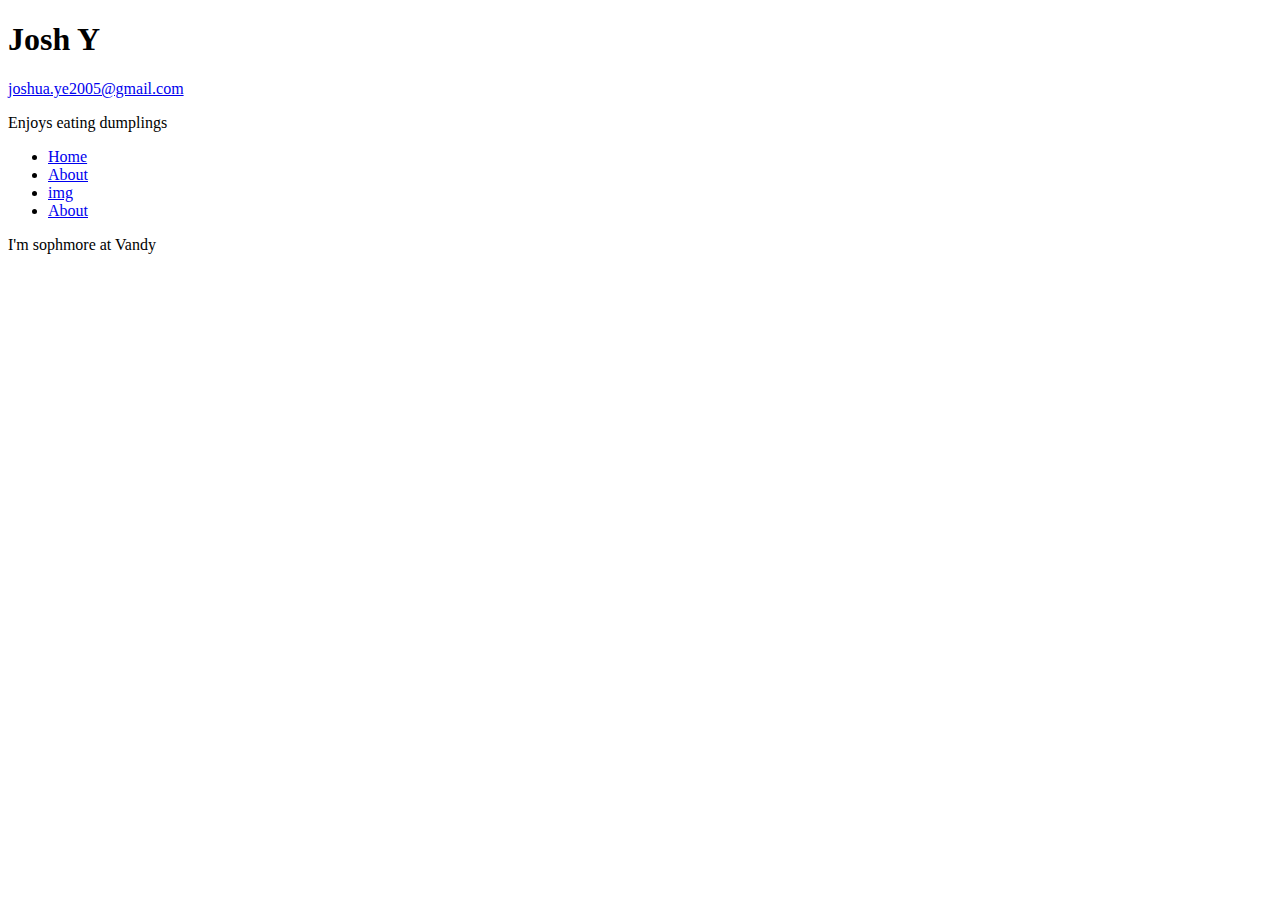
==== about.html @ 4261d20f "Add files via upload" ====
<!doctype html>
<html lang="en">
  <head>
    <!-- Required meta tags -->
    <meta charset="utf-8">
    <meta name="viewport" content="width=device-width, initial-scale=1">

    <!-- Bootstrap CSS -->
    <link href="https://cdn.jsdelivr.net/npm/bootstrap@5.0.2/dist/css/bootstrap.min.css" rel="stylesheet" integrity="sha384-EVSTQN3/azprG1Anm3QDgpJLIm9Nao0Yz1ztcQTwFspd3yD65VohhpuuCOmLASjC" crossorigin="anonymous">
    <link href="styles.css" rel="stylesheet">

    <title>portfolio</title>
  </head>

  
  <body style="overflow-y: scroll">
    <div class="container mt-5">
        <h1>Josh Y</h1>

        <a href="mailto: joshua.ye2005@gmail.com" type="button" class="btn btn-outline-primary">
            joshua.ye2005@gmail.com
        </a>

        <p class="lead">
            Enjoys eating dumplings
        </p>
    </div>

    <nav class="container">
        <ul class="nav nav-pills">
            <li class="nav-item">
                <a href="/index.html" class="nav-link active">Home</a>
            </li>
            <li class ="nav-item">
                <a href="/about.html" class="nav-link">About</a>
            </li>
            <li class ="nav-item">
                <a href="DJI_0038.jpg" class="nav-link">img</a>
            </li>
            <li class ="nav-item">
                <a href="/DJI_0038.jpg" class="nav-link">About</a>
            </li>
        </ul>
    </nav>

    <div class="container my-5">
        <p>I'm sophmore at Vandy</p>
    </div>


    <!-- Optional JavaScript; choose one of the two! -->

    <!-- Option 1: Bootstrap Bundle with Popper -->
    <script src="https://cdn.jsdelivr.net/npm/bootstrap@5.0.2/dist/js/bootstrap.bundle.min.js" integrity="sha384-MrcW6ZMFYlzcLA8Nl+NtUVF0sA7MsXsP1UyJoMp4YLEuNSfAP+JcXn/tWtIaxVXM" crossorigin="anonymous"></script>

    <!-- Option 2: Separate Popper and Bootstrap JS -->
    <!--
    <script src="https://cdn.jsdelivr.net/npm/@popperjs/core@2.9.2/dist/umd/popper.min.js" integrity="sha384-IQsoLXl5PILFhosVNubq5LC7Qb9DXgDA9i+tQ8Zj3iwWAwPtgFTxbJ8NT4GN1R8p" crossorigin="anonymous"></script>
    <script src="https://cdn.jsdelivr.net/npm/bootstrap@5.0.2/dist/js/bootstrap.min.js" integrity="sha384-cVKIPhGWiC2Al4u+LWgxfKTRIcfu0JTxR+EQDz/bgldoEyl4H0zUF0QKbrJ0EcQF" crossorigin="anonymous"></script>
    -->
  </body>
</html>
---- styles.css ----
body {
    /* border: 5px solid powderblue;
    border-radius:10px;
    padding: 30px;
    margin: 70px; */

    /* background-repeat: no-repeat;
    background-size: cover;
    background-image: url('https://media0.giphy.com/media/nn2kmb1lRtpkY/200w.gif');
    background-attachment: fixed; */
    background: url('DJI_0038.jpg') no-repeat center center fixed;
    background-size: cover;
    overflow: hidden;



}
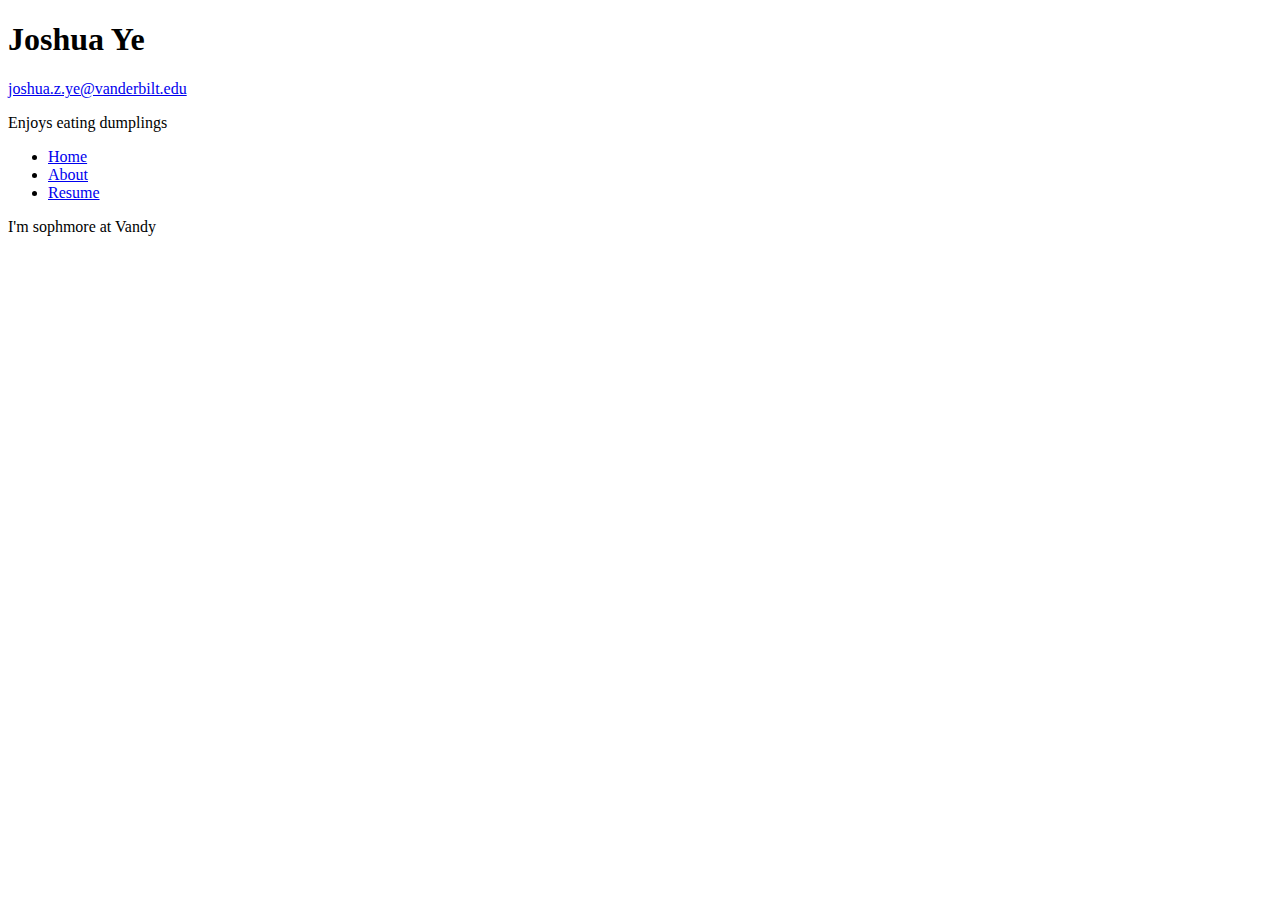
==== commit d900775e: "update" ====
--- a/about.html
+++ b/about.html
@@ -15,30 +15,30 @@
   
   <body style="overflow-y: scroll">
     <div class="container mt-5">
-        <h1>Josh Y</h1>
+        <h1>Joshua Ye</h1>
 
-        <a href="mailto: joshua.ye2005@gmail.com" type="button" class="btn btn-outline-primary">
-            joshua.ye2005@gmail.com
-        </a>
+        <p>
+            <a href="mailto: joshua.z.ye@vanderbilt.edu" type="button" class="btn btn-outline-primary">
+                joshua.z.ye@vanderbilt.edu
+            </a>
+        </p>
 
         <p class="lead">
             Enjoys eating dumplings
         </p>
     </div>
 
+
     <nav class="container">
         <ul class="nav nav-pills">
             <li class="nav-item">
-                <a href="/index.html" class="nav-link active">Home</a>
+                <a href="index.html" class="nav-link active">Home</a>
             </li>
             <li class ="nav-item">
-                <a href="/about.html" class="nav-link">About</a>
+                <a href="about.html" class="nav-link">About</a>
             </li>
             <li class ="nav-item">
-                <a href="DJI_0038.jpg" class="nav-link">img</a>
-            </li>
-            <li class ="nav-item">
-                <a href="/DJI_0038.jpg" class="nav-link">About</a>
+                <a href="Joshua Ye - resume (college).pdf" class="nav-link">Resume</a>
             </li>
         </ul>
     </nav>
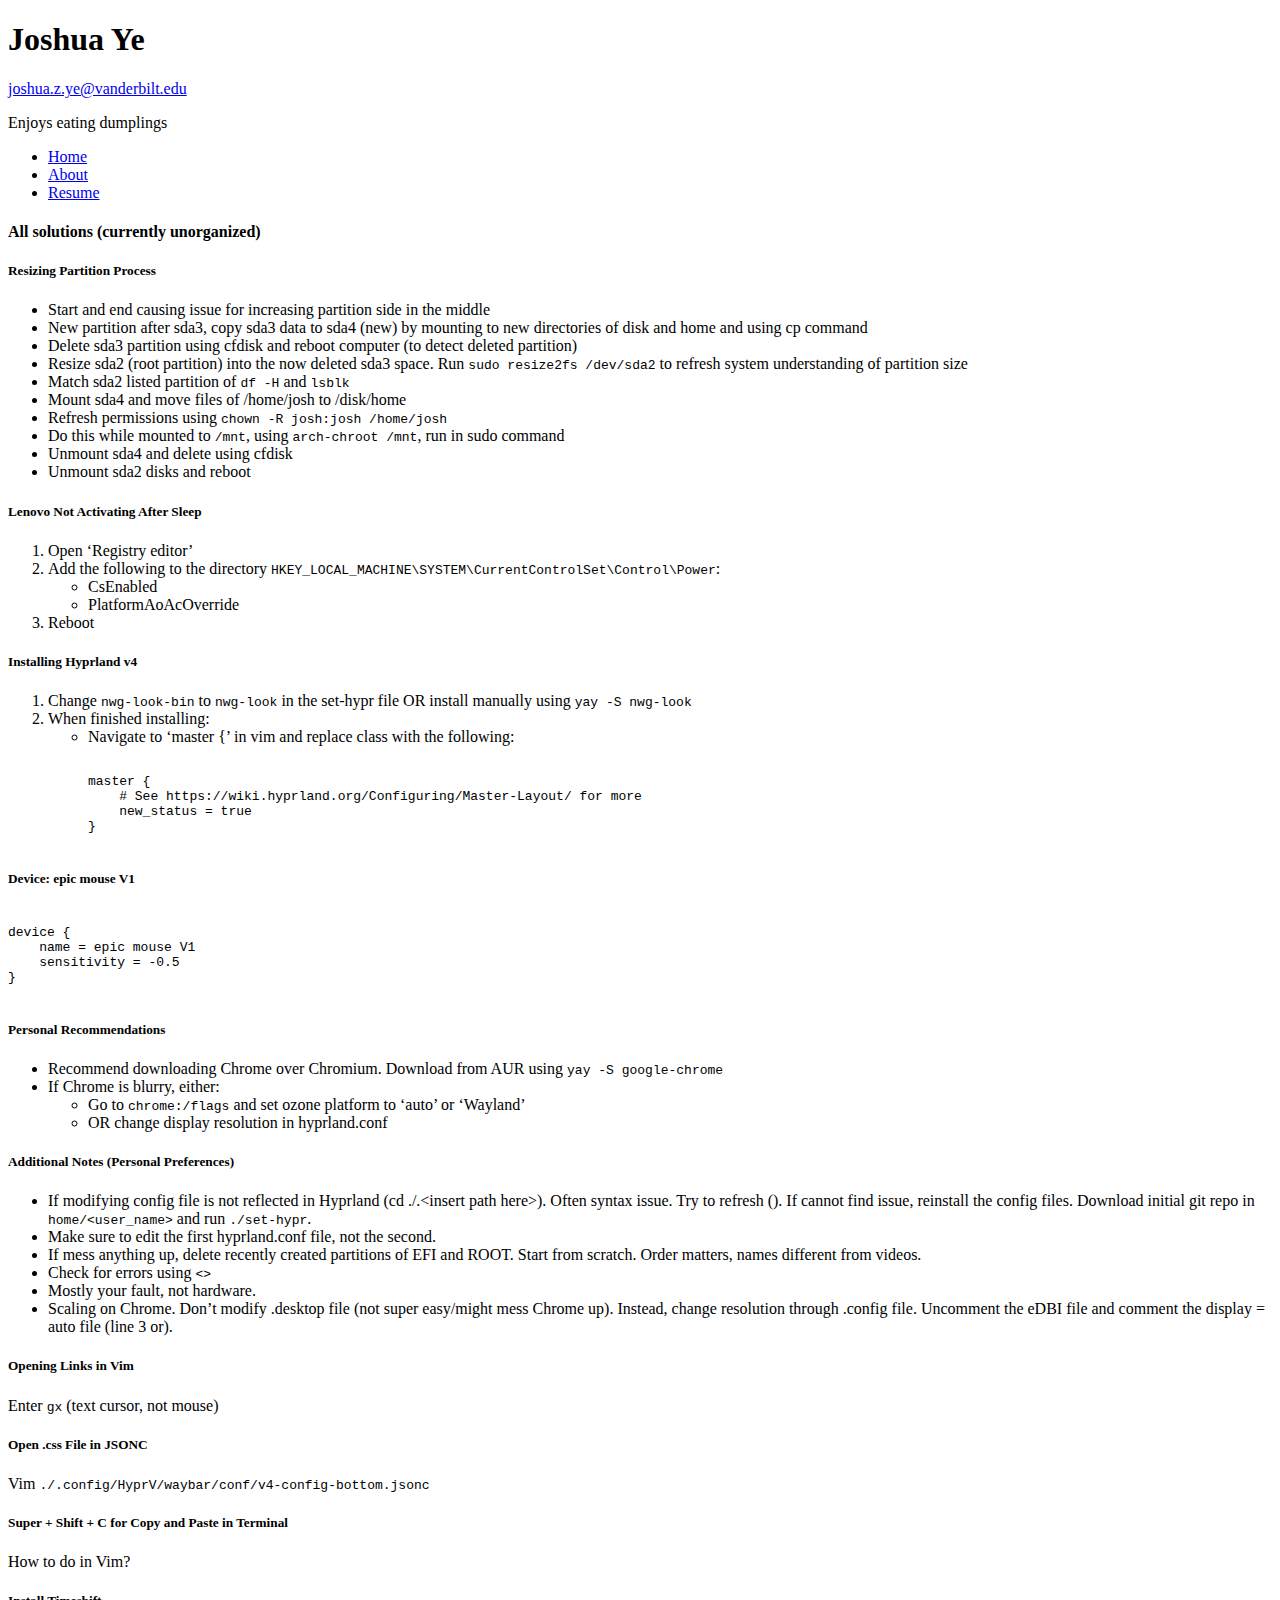
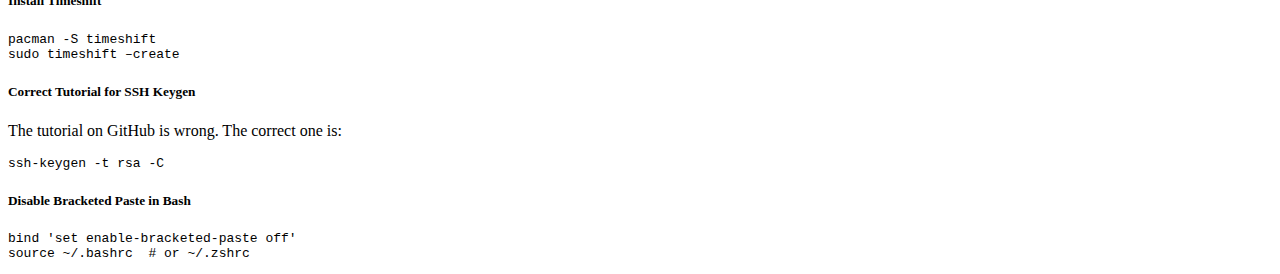
==== commit b272ada3: "update" ====
--- a/about.html
+++ b/about.html
@@ -43,8 +43,104 @@
         </ul>
     </nav>
 
-    <div class="container my-5">
-        <p>I'm sophmore at Vandy</p>
+    <div class="container mt-5">
+        <div class="row">
+            <div class="col">
+                <h4 class="mb-3">All solutions (currently unorganized)</h4>
+                <div class="card">
+                    <div class="card-body">
+                        <h5>Resizing Partition Process</h5>
+                        <ul>
+                            <li>Start and end causing issue for increasing partition side in the middle</li>
+                            <li>New partition after sda3, copy sda3 data to sda4 (new) by mounting to new directories of disk and home and using cp command</li>
+                            <li>Delete sda3 partition using cfdisk and reboot computer (to detect deleted partition)</li>
+                            <li>Resize sda2 (root partition) into the now deleted sda3 space. Run <code>sudo resize2fs /dev/sda2</code> to refresh system understanding of partition size</li>
+                            <li>Match sda2 listed partition of <code>df -H</code> and <code>lsblk</code></li>
+                            <li>Mount sda4 and move files of /home/josh to /disk/home</li>
+                            <li>Refresh permissions using <code>chown -R josh:josh /home/josh</code></li>
+                            <li>Do this while mounted to <code>/mnt</code>, using <code>arch-chroot /mnt</code>, run in sudo command</li>
+                            <li>Unmount sda4 and delete using cfdisk</li>
+                            <li>Unmount sda2 disks and reboot</li>
+                        </ul>
+
+                        <h5>Lenovo Not Activating After Sleep</h5>
+                        <ol>
+                            <li>Open ‘Registry editor’</li>
+                            <li>Add the following to the directory <code>HKEY_LOCAL_MACHINE\SYSTEM\CurrentControlSet\Control\Power</code>:</li>
+                            <ul>
+                                <li>CsEnabled</li>
+                                <li>PlatformAoAcOverride</li>
+                            </ul>
+                            <li>Reboot</li>
+                        </ol>
+
+                        <h5>Installing Hyprland v4</h5>
+                        <ol>
+                            <li>Change <code>nwg-look-bin</code> to <code>nwg-look</code> in the set-hypr file OR install manually using <code>yay -S nwg-look</code></li>
+                            <li>When finished installing:</li>
+                            <ul>
+                                <li>Navigate to ‘master {’ in vim and replace class with the following:</li>
+                                <pre><code>
+master {
+    # See https://wiki.hyprland.org/Configuring/Master-Layout/ for more
+    new_status = true
+}
+                                </code></pre>
+                            </ul>
+                        </ol>
+
+                        <h5>Device: epic mouse V1</h5>
+                        <pre><code>
+device {
+    name = epic mouse V1
+    sensitivity = -0.5
+}
+                        </code></pre>
+
+                        <h5>Personal Recommendations</h5>
+                        <ul>
+                            <li>Recommend downloading Chrome over Chromium. Download from AUR using <code>yay -S google-chrome</code></li>
+                            <li>If Chrome is blurry, either:</li>
+                            <ul>
+                                <li>Go to <code>chrome:/flags</code> and set ozone platform to ‘auto’ or ‘Wayland’</li>
+                                <li>OR change display resolution in hyprland.conf</li>
+                            </ul>
+                        </ul>
+
+                        <h5>Additional Notes (Personal Preferences)</h5>
+                        <ul>
+                            <li>If modifying config file is not reflected in Hyprland (cd ./.&lt;insert path here&gt;). Often syntax issue. Try to refresh (). If cannot find issue, reinstall the config files. Download initial git repo in <code>home/&lt;user_name&gt;</code> and run <code>./set-hypr</code>.</li>
+                            <li>Make sure to edit the first hyprland.conf file, not the second.</li>
+                            <li>If mess anything up, delete recently created partitions of EFI and ROOT. Start from scratch. Order matters, names different from videos.</li>
+                            <li>Check for errors using <code>&lt;&gt;</code></li>
+                            <li>Mostly your fault, not hardware.</li>
+                            <li>Scaling on Chrome. Don’t modify .desktop file (not super easy/might mess Chrome up). Instead, change resolution through .config file. Uncomment the eDBI file and comment the display = auto file (line 3 or).</li>
+                        </ul>
+
+                        <h5>Opening Links in Vim</h5>
+                        <p>Enter <code>gx</code> (text cursor, not mouse)</p>
+
+                        <h5>Open .css File in JSONC</h5>
+                        <p>Vim <code>./.config/HyprV/waybar/conf/v4-config-bottom.jsonc</code></p>
+
+                        <h5>Super + Shift + C for Copy and Paste in Terminal</h5>
+                        <p>How to do in Vim?</p>
+
+                        <h5>Install Timeshift</h5>
+                        <pre><code>pacman -S timeshift
+sudo timeshift –create</code></pre>
+
+                        <h5>Correct Tutorial for SSH Keygen</h5>
+                        <p>The tutorial on GitHub is wrong. The correct one is:</p>
+                        <pre><code>ssh-keygen -t rsa -C</code></pre>
+
+                        <h5>Disable Bracketed Paste in Bash</h5>
+                        <pre><code>bind 'set enable-bracketed-paste off'
+source ~/.bashrc  # or ~/.zshrc</code></pre>
+                    </div>
+                </div>
+            </div>
+        </div>
     </div>
 
 
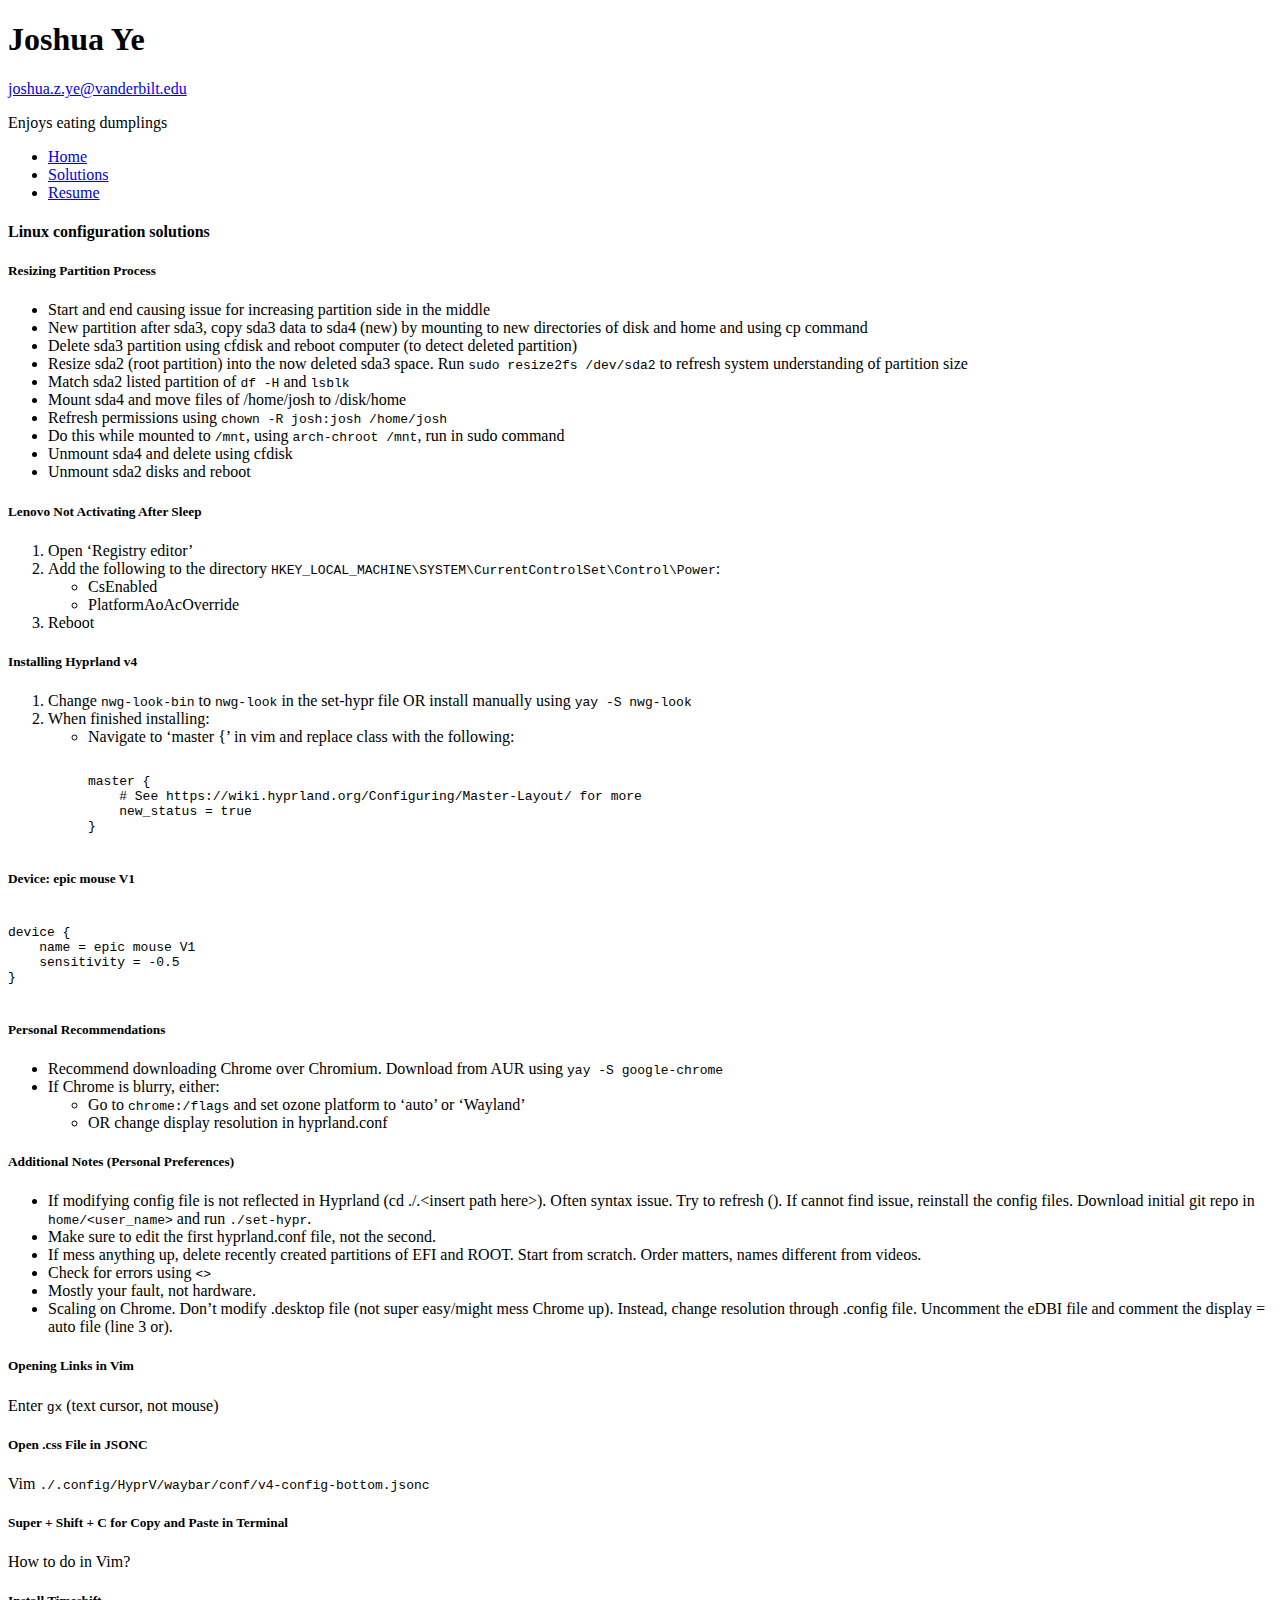
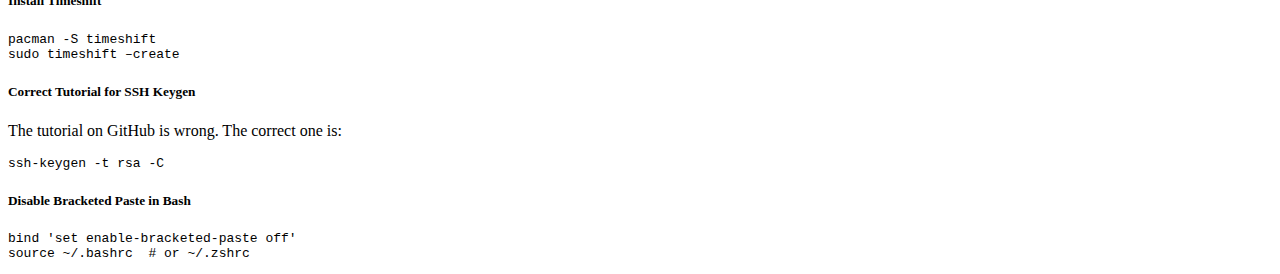
==== commit 95b8defa: "update" ====
--- a/about.html
+++ b/about.html
@@ -35,7 +35,7 @@
                 <a href="index.html" class="nav-link active">Home</a>
             </li>
             <li class ="nav-item">
-                <a href="about.html" class="nav-link">About</a>
+                <a href="about.html" class="nav-link">Solutions</a>
             </li>
             <li class ="nav-item">
                 <a href="Joshua Ye - resume (college).pdf" class="nav-link">Resume</a>
@@ -46,7 +46,7 @@
     <div class="container mt-5">
         <div class="row">
             <div class="col">
-                <h4 class="mb-3">All solutions (currently unorganized)</h4>
+                <h4 class="mb-3">Linux configuration solutions</h4>
                 <div class="card">
                     <div class="card-body">
                         <h5>Resizing Partition Process</h5>
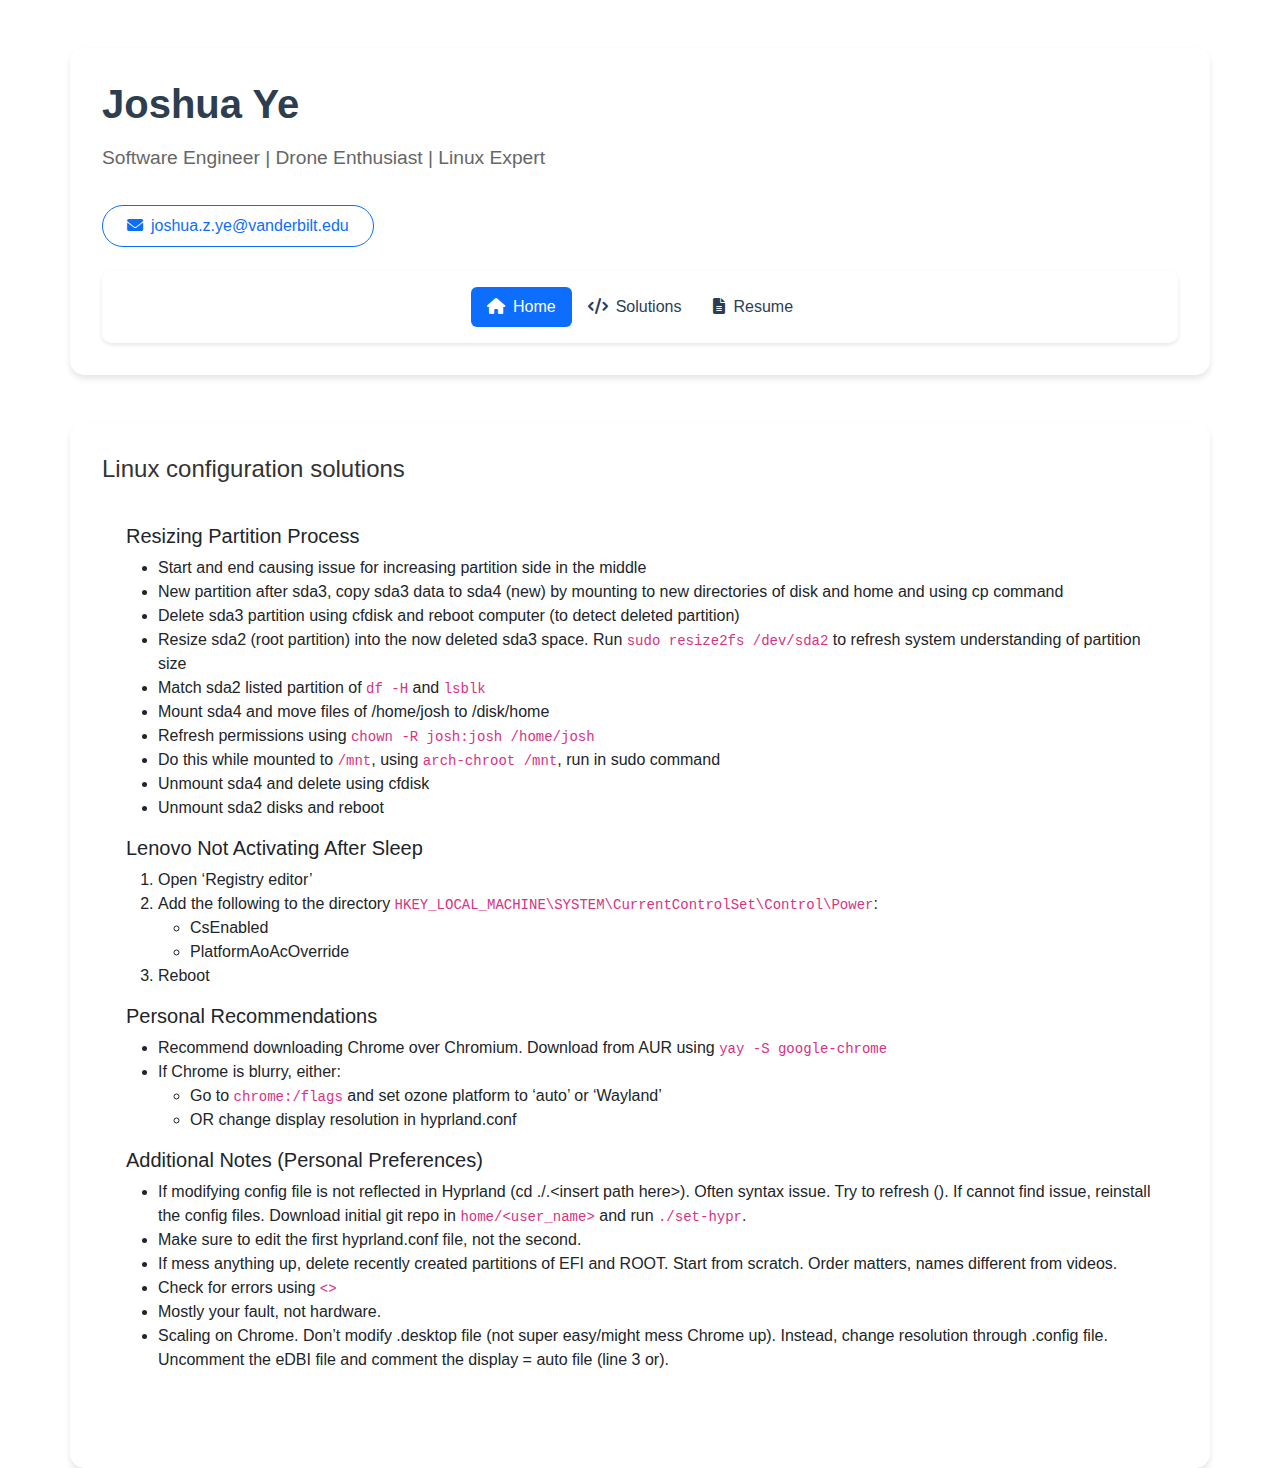
==== commit 4cc94212: "updated" ====
--- a/about.html
+++ b/about.html
@@ -4,10 +4,12 @@
     <!-- Required meta tags -->
     <meta charset="utf-8">
     <meta name="viewport" content="width=device-width, initial-scale=1">
+    <meta name="description" content="Joshua Ye's Portfolio - Software Engineer and Drone Enthusiast">
 
     <!-- Bootstrap CSS -->
-    <link href="https://cdn.jsdelivr.net/npm/bootstrap@5.0.2/dist/css/bootstrap.min.css" rel="stylesheet" integrity="sha384-EVSTQN3/azprG1Anm3QDgpJLIm9Nao0Yz1ztcQTwFspd3yD65VohhpuuCOmLASjC" crossorigin="anonymous">
+    <link href="https://cdn.jsdelivr.net/npm/bootstrap@5.0.2/dist/css/bootstrap.min.css" rel="stylesheet">
     <link href="styles.css" rel="stylesheet">
+    <link rel="stylesheet" href="https://cdnjs.cloudflare.com/ajax/libs/font-awesome/6.0.0/css/all.min.css">
 
     <title>portfolio</title>
   </head>
@@ -15,33 +17,38 @@
   
   <body style="overflow-y: scroll">
     <div class="container mt-5">
-        <h1>Joshua Ye</h1>
-
-        <p>
-            <a href="mailto: joshua.z.ye@vanderbilt.edu" type="button" class="btn btn-outline-primary">
-                joshua.z.ye@vanderbilt.edu
-            </a>
-        </p>
-
-        <p class="lead">
-            Enjoys eating dumplings
-        </p>
-    </div>
-
-
-    <nav class="container">
-        <ul class="nav nav-pills">
+        <div class="row align-items-center">
+            <div class="col-md-8">
+                <h1>Joshua Ye</h1>
+                <p class="lead">
+                    Software Engineer | Drone Enthusiast | Linux Expert
+                </p>
+                <div class="mb-4">
+                    <a href="mailto:joshua.z.ye@vanderbilt.edu" class="btn btn-outline-primary me-2">
+                        <i class="fas fa-envelope me-2"></i>joshua.z.ye@vanderbilt.edu
+                    </a>
+                </div>
+            </div>
+        </div>
+        
+        <ul class="nav nav-pills justify-content-center">
             <li class="nav-item">
-                <a href="index.html" class="nav-link active">Home</a>
+                <a href="index.html" class="nav-link active">
+                    <i class="fas fa-home me-2"></i>Home
+                </a>
             </li>
-            <li class ="nav-item">
-                <a href="about.html" class="nav-link">Solutions</a>
+            <li class="nav-item">
+                <a href="about.html" class="nav-link">
+                    <i class="fas fa-code me-2"></i>Solutions
+                </a>
             </li>
-            <li class ="nav-item">
-                <a href="Joshua Ye - resume (college).pdf" class="nav-link">Resume</a>
+            <li class="nav-item">
+                <a href="Joshua_s_resume__CS_.pdf" class="nav-link">
+                    <i class="fas fa-file-alt me-2"></i>Resume
+                </a>
             </li>
         </ul>
-    </nav>
+    </div>
 
     <div class="container mt-5">
         <div class="row">
@@ -73,28 +80,6 @@
                             </ul>
                             <li>Reboot</li>
                         </ol>
-
-                        <h5>Installing Hyprland v4</h5>
-                        <ol>
-                            <li>Change <code>nwg-look-bin</code> to <code>nwg-look</code> in the set-hypr file OR install manually using <code>yay -S nwg-look</code></li>
-                            <li>When finished installing:</li>
-                            <ul>
-                                <li>Navigate to ‘master {’ in vim and replace class with the following:</li>
-                                <pre><code>
-master {
-    # See https://wiki.hyprland.org/Configuring/Master-Layout/ for more
-    new_status = true
-}
-                                </code></pre>
-                            </ul>
-                        </ol>
-
-                        <h5>Device: epic mouse V1</h5>
-                        <pre><code>
-device {
-    name = epic mouse V1
-    sensitivity = -0.5
-}
                         </code></pre>
 
                         <h5>Personal Recommendations</h5>
@@ -116,27 +101,6 @@
                             <li>Mostly your fault, not hardware.</li>
                             <li>Scaling on Chrome. Don’t modify .desktop file (not super easy/might mess Chrome up). Instead, change resolution through .config file. Uncomment the eDBI file and comment the display = auto file (line 3 or).</li>
                         </ul>
-
-                        <h5>Opening Links in Vim</h5>
-                        <p>Enter <code>gx</code> (text cursor, not mouse)</p>
-
-                        <h5>Open .css File in JSONC</h5>
-                        <p>Vim <code>./.config/HyprV/waybar/conf/v4-config-bottom.jsonc</code></p>
-
-                        <h5>Super + Shift + C for Copy and Paste in Terminal</h5>
-                        <p>How to do in Vim?</p>
-
-                        <h5>Install Timeshift</h5>
-                        <pre><code>pacman -S timeshift
-sudo timeshift –create</code></pre>
-
-                        <h5>Correct Tutorial for SSH Keygen</h5>
-                        <p>The tutorial on GitHub is wrong. The correct one is:</p>
-                        <pre><code>ssh-keygen -t rsa -C</code></pre>
-
-                        <h5>Disable Bracketed Paste in Bash</h5>
-                        <pre><code>bind 'set enable-bracketed-paste off'
-source ~/.bashrc  # or ~/.zshrc</code></pre>
                     </div>
                 </div>
             </div>
--- a/styles.css
+++ b/styles.css
@@ -11,9 +11,161 @@
     background: url('DJI_0038.jpg') no-repeat center center fixed;
     background-size: cover;
     overflow: hidden;
+    color: #333;
+    font-family: 'Segoe UI', Tahoma, Geneva, Verdana, sans-serif;
+}
 
+.container {
+    background-color: rgba(255, 255, 255, 0.95);
+    border-radius: 15px;
+    padding: 2rem;
+    margin-top: 2rem;
+    box-shadow: 0 4px 6px rgba(0, 0, 0, 0.1);
+}
 
+h1 {
+    font-size: 2.5rem;
+    font-weight: 700;
+    margin-bottom: 1rem;
+    color: #2c3e50;
+}
 
+.lead {
+    font-size: 1.2rem;
+    color: #666;
+    margin-bottom: 2rem;
+}
+
+.nav-pills {
+    background-color: rgba(255, 255, 255, 0.95);
+    padding: 1rem;
+    border-radius: 10px;
+    box-shadow: 0 2px 4px rgba(0, 0, 0, 0.1);
+}
+
+.nav-link {
+    color: #2c3e50;
+    font-weight: 500;
+    transition: all 0.3s ease;
+}
+
+.nav-link:hover {
+    background-color: #f8f9fa;
+    transform: translateY(-2px);
+}
+
+.nav-link.active {
+    background-color: #0d6efd;
+}
+
+.card {
+    border: none;
+    border-radius: 15px;
+    overflow: hidden;
+    transition: transform 0.3s ease, box-shadow 0.3s ease;
+    margin-bottom: 1.5rem;
+}
+
+.card:hover {
+    transform: translateY(-5px);
+    box-shadow: 0 8px 15px rgba(0, 0, 0, 0.1);
+}
+
+.card-img-top {
+    height: 200px;
+    object-fit: cover;
+}
+
+.card-body {
+    padding: 1.5rem;
+}
+
+.card-title {
+    color: #2c3e50;
+    font-weight: 600;
+    margin-bottom: 1rem;
+}
+
+.card-text {
+    color: #666;
+    line-height: 1.6;
+}
+
+.btn-outline-primary {
+    border-radius: 25px;
+    padding: 0.5rem 1.5rem;
+    transition: all 0.3s ease;
+}
+
+.btn-outline-primary:hover {
+    transform: translateY(-2px);
+    box-shadow: 0 4px 8px rgba(13, 110, 253, 0.2);
+}
+
+@media (max-width: 768px) {
+    .container {
+        padding: 1rem;
+        margin-top: 1rem;
+    }
+    
+    h1 {
+        font-size: 2rem;
+    }
+    
+    .card-img-top {
+        height: 150px;
+    }
+}
+
+.carousel {
+    border-radius: 15px 15px 0 0;
+    overflow: hidden;
+}
+
+.carousel-item {
+    transition: transform .6s ease-in-out;
+}
+
+.carousel-item img {
+    width: 100%;
+    height: 200px;
+    object-fit: cover;
+}
+
+.carousel-control-prev,
+.carousel-control-next {
+    width: 15%;
+    opacity: 0;
+    transition: opacity 0.3s ease;
+}
+
+.carousel:hover .carousel-control-prev,
+.carousel:hover .carousel-control-next {
+    opacity: 0.8;
+}
+
+.carousel-control-prev-icon,
+.carousel-control-next-icon {
+    background-color: rgba(0, 0, 0, 0.5);
+    border-radius: 50%;
+    padding: 1rem;
+}
+
+.carousel-indicators {
+    margin-bottom: 0.5rem;
+}
+
+.carousel-indicators button {
+    width: 8px;
+    height: 8px;
+    border-radius: 50%;
+    margin: 0 4px;
+}
+
+@media (max-width: 768px) {
+    .carousel-item img {
+        height: 150px;
+    }
 }
 
 
